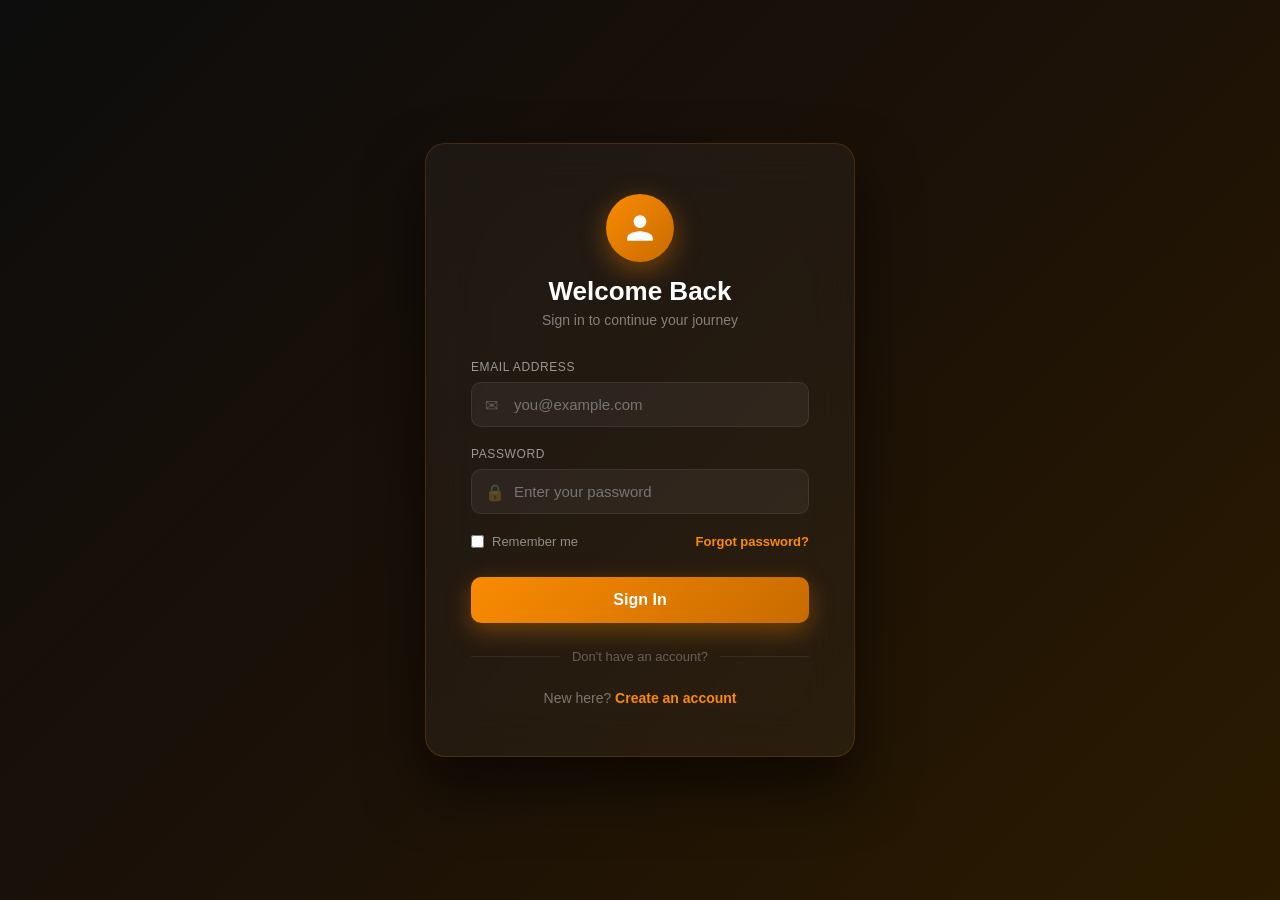
==== login_form.html @ 61453bcb "Add professional login and register forms with eye-comfort dark mode" ====
<!DOCTYPE html>
<html lang="en">
<head>
  <meta charset="UTF-8" />
  <meta name="viewport" content="width=device-width, initial-scale=1.0" />
  <meta name="description" content="Login to your account securely." />
  <title>Login — Tuscany Travel</title>
  <link rel="stylesheet" href="style/login.css" />
</head>
<body>

  <div class="login-container">

    <!-- Logo / Header -->
    <div class="login-logo">
      <div class="icon-circle">
        <!-- User icon (SVG) -->
        <svg xmlns="http://www.w3.org/2000/svg" viewBox="0 0 24 24">
          <path d="M12 12c2.7 0 4.8-2.1 4.8-4.8S14.7 2.4 12 2.4 7.2 4.5 7.2 7.2 9.3 12 12 12zm0 2.4c-3.2 0-9.6 1.6-9.6 4.8v2.4h19.2v-2.4c0-3.2-6.4-4.8-9.6-4.8z"/>
        </svg>
      </div>
      <h1>Welcome Back</h1>
      <p>Sign in to continue your journey</p>
    </div>

    <!-- Login Form -->
    <form id="loginForm" action="#" method="POST" novalidate>

      <!-- Email -->
      <div class="form-group">
        <label for="email">Email Address</label>
        <div class="input-wrapper">
          <input
            type="email"
            id="email"
            name="email"
            placeholder="you@example.com"
            autocomplete="email"
            required
          />
          <span class="input-icon">&#9993;</span>
        </div>
      </div>

      <!-- Password -->
      <div class="form-group">
        <label for="password">Password</label>
        <div class="input-wrapper">
          <input
            type="password"
            id="password"
            name="password"
            placeholder="Enter your password"
            autocomplete="current-password"
            required
          />
          <span class="input-icon">&#128274;</span>
        </div>
      </div>

      <!-- Remember Me / Forgot Password -->
      <div class="form-options">
        <label class="remember-me">
          <input type="checkbox" id="remember" name="remember" />
          <span>Remember me</span>
        </label>
        <a href="#" class="forgot-link">Forgot password?</a>
      </div>

      <!-- Submit -->
      <button type="submit" class="btn-login" id="loginBtn">Sign In</button>

    </form>

    <!-- Divider -->
    <div class="divider">
      <hr />
      <span>Don't have an account?</span>
      <hr />
    </div>

    <!-- Register redirect link -->
    <div class="register-redirect">
      <p>New here? <a href="register_form.html">Create an account</a></p>
    </div>

  </div>

</body>
</html>
---- style/login.css ----
/* =============================================
   LOGIN PAGE STYLES (Dark Mode - Eye Comfort)
   ============================================= */

* {
    margin: 0;
    padding: 0;
    box-sizing: border-box;
}

/* --- Dark Warm Gradient Background --- */
body {
    font-family: 'Segoe UI', Arial, sans-serif;
    background: linear-gradient(135deg, #0d0d0d 0%, #1a1008 45%, #2a1a00 100%);
    min-height: 100vh;
    display: flex;
    align-items: center;
    justify-content: center;
    padding: 20px;
}

/* --- Glassmorphism Card (Soft on the eyes) --- */
.login-container {
    background: rgba(255, 255, 255, 0.04);
    backdrop-filter: blur(24px);
    -webkit-backdrop-filter: blur(24px);
    border: 1px solid rgba(250, 139, 2, 0.18);
    border-radius: 20px;
    padding: 50px 45px;
    width: 100%;
    max-width: 430px;
    box-shadow: 0 30px 60px rgba(0, 0, 0, 0.6);
}

/* --- Logo & Header --- */
.login-logo {
    text-align: center;
    margin-bottom: 32px;
}

.login-logo .icon-circle {
    width: 68px;
    height: 68px;
    background: linear-gradient(135deg, #fa8b02, #c86b00);
    border-radius: 50%;
    display: flex;
    align-items: center;
    justify-content: center;
    margin: 0 auto 14px;
    box-shadow: 0 8px 28px rgba(250, 139, 2, 0.4);
}

.login-logo .icon-circle svg {
    width: 32px;
    height: 32px;
    fill: #ffffff;
}

.login-logo h1 {
    font-size: 26px;
    color: #ffffff;
}

.login-logo p {
    font-size: 14px;
    color: rgba(255, 255, 255, 0.45);
    margin-top: 5px;
}

/* --- Form Fields --- */
.form-group {
    margin-bottom: 20px;
}

.form-group label {
    display: block;
    font-size: 12px;
    color: rgba(255, 255, 255, 0.55);
    margin-bottom: 8px;
    text-transform: uppercase;
    letter-spacing: 0.6px;
}

.input-wrapper {
    position: relative;
}

.input-wrapper .input-icon {
    position: absolute;
    left: 14px;
    top: 50%;
    transform: translateY(-50%);
    color: rgba(255, 255, 255, 0.25);
    font-size: 16px;
}

.form-group input {
    width: 100%;
    padding: 13px 14px 13px 42px;
    background: rgba(255, 255, 255, 0.05);
    border: 1.5px solid rgba(255, 255, 255, 0.08);
    border-radius: 10px;
    color: #ffffff;
    font-size: 15px;
    outline: none;
}

.form-group input:focus {
    border-color: #fa8b02;
    background: rgba(250, 139, 2, 0.06);
}

/* --- Options Row --- */
.form-options {
    display: flex;
    justify-content: space-between;
    align-items: center;
    margin-bottom: 28px;
}

.remember-me {
    display: flex;
    align-items: center;
    gap: 8px;
    cursor: pointer;
    color: rgba(255, 255, 255, 0.5);
    font-size: 13px;
}

.remember-me input {
    accent-color: #fa8b02;
}

.forgot-link {
    font-size: 13px;
    color: #fa8b02;
    text-decoration: none;
    font-weight: 600;
}

/* --- Login Button --- */
.btn-login {
    width: 100%;
    padding: 14px;
    background: linear-gradient(135deg, #fa8b02, #c86b00);
    color: #ffffff;
    font-size: 16px;
    font-weight: bold;
    border: none;
    border-radius: 10px;
    cursor: pointer;
    box-shadow: 0 8px 24px rgba(250, 139, 2, 0.35);
}

.btn-login:hover {
    transform: translateY(-2px);
    box-shadow: 0 14px 32px rgba(250, 139, 2, 0.45);
}

/* --- Bottom Redirect --- */
.divider {
    display: flex;
    align-items: center;
    gap: 12px;
    margin: 26px 0;
}

.divider hr {
    flex: 1;
    border: none;
    border-top: 1px solid rgba(255, 255, 255, 0.08);
}

.divider span {
    font-size: 13px;
    color: rgba(255, 255, 255, 0.3);
}

.register-redirect {
    text-align: center;
    color: rgba(255, 255, 255, 0.4);
    font-size: 14px;
}

.register-redirect a {
    color: #fa8b02;
    font-weight: bold;
    text-decoration: none;
}
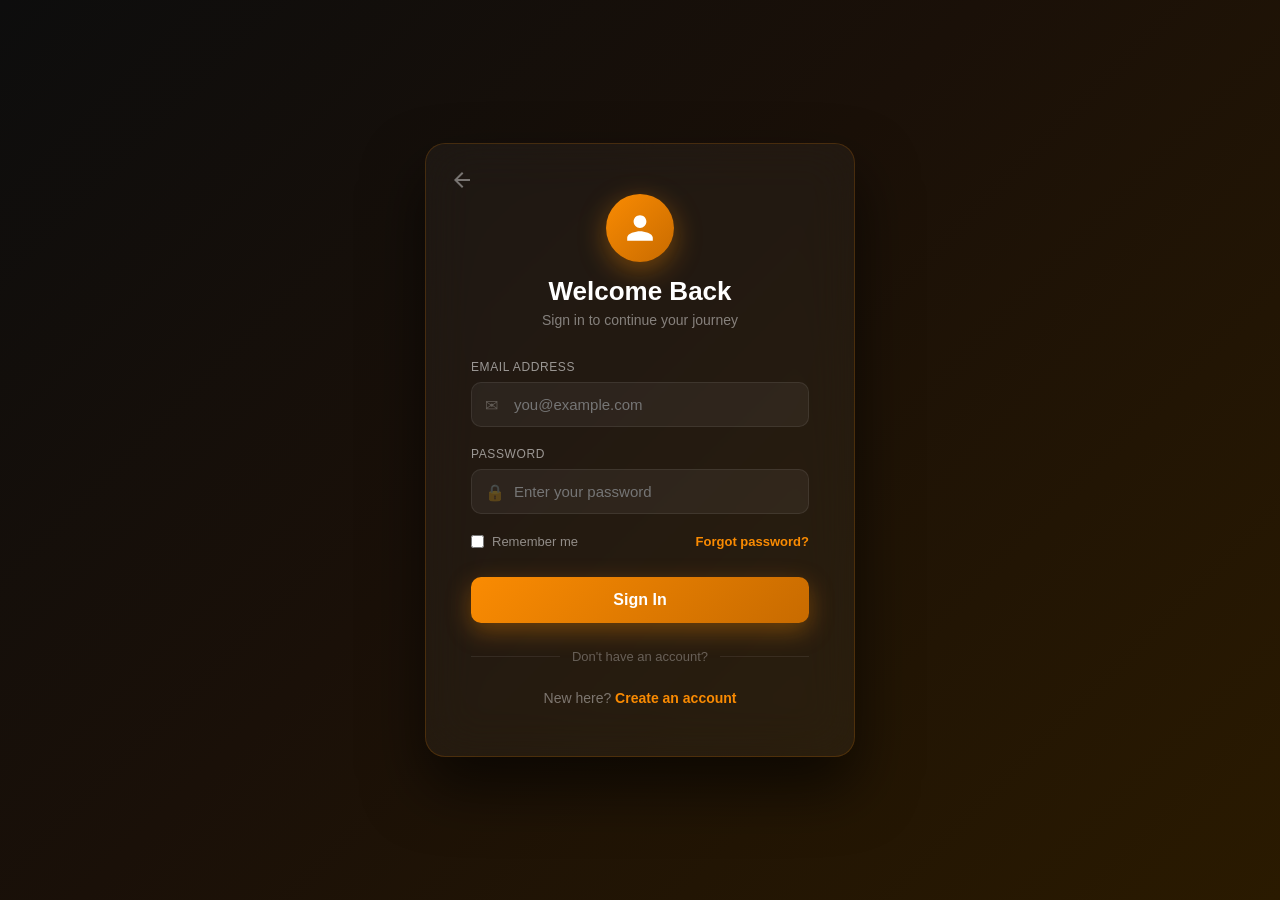
==== commit f6a94d33: "Add About Us page, update packages section and JS form validation" ====
--- a/login_form.html
+++ b/login_form.html
@@ -10,6 +10,13 @@
 <body>
 
   <div class="login-container">
+
+    <!-- Back to Home -->
+    <a href="index.html" class="back-home" title="Back to Home">
+      <svg xmlns="http://www.w3.org/2000/svg" viewBox="0 0 24 24" width="24" height="24" fill="currentColor">
+        <path d="M20 11H7.83l5.59-5.59L12 4l-8 8 8 8 1.41-1.41L7.83 13H20v-2z"/>
+      </svg>
+    </a>
 
     <!-- Logo / Header -->
     <div class="login-logo">
--- a/style/login.css
+++ b/style/login.css
@@ -187,3 +187,20 @@
     font-weight: bold;
     text-decoration: none;
 }
+
+/* Back to Home Button */
+.login-container {
+    position: relative;
+}
+
+.back-home {
+    position: absolute;
+    top: 24px;
+    left: 24px;
+    color: rgba(255, 255, 255, 0.4);
+    transition: color 0.3s ease;
+}
+
+.back-home:hover {
+    color: #fa8b02;
+}
